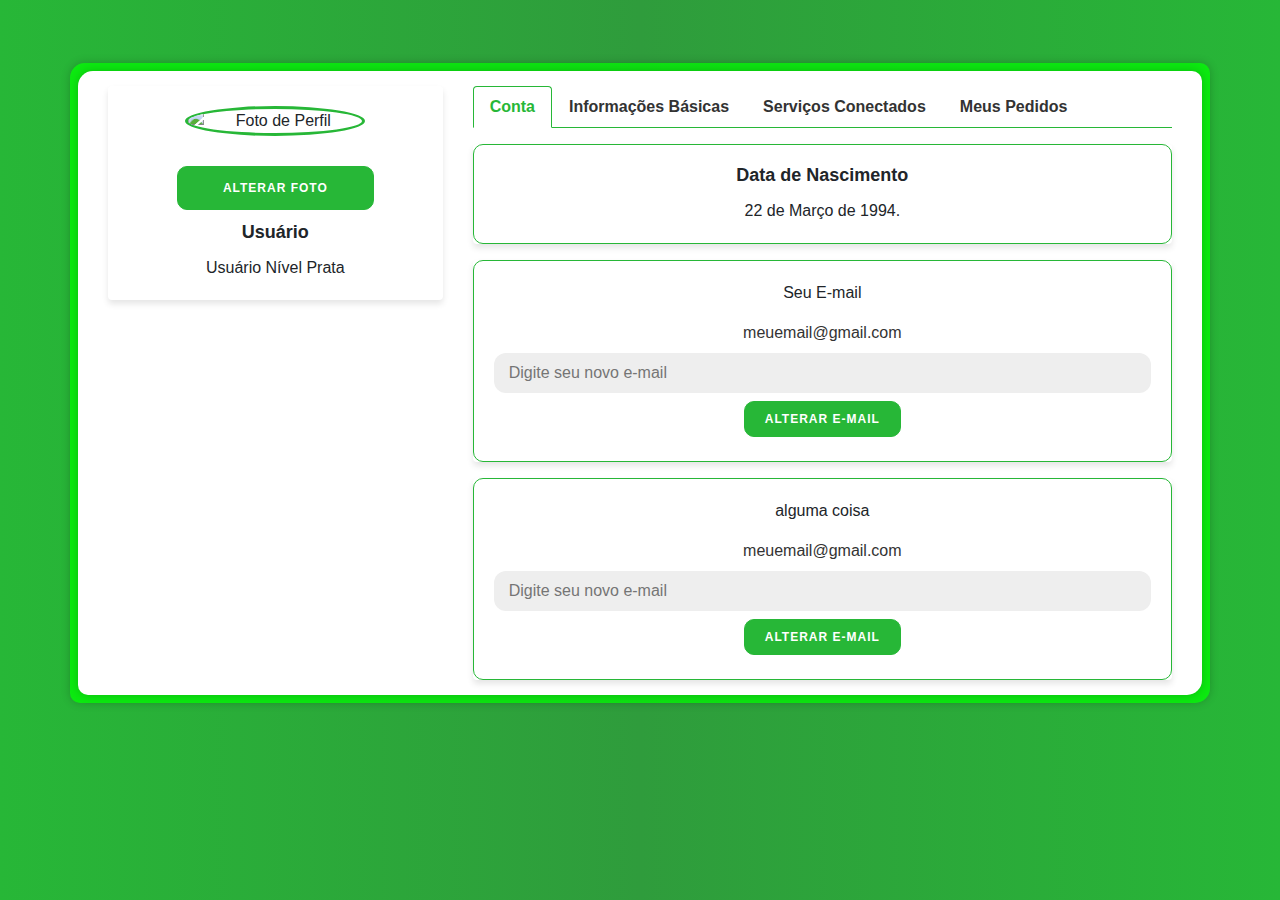
==== view/profile/index.html @ 22061069 "profile-v1" ====
<!DOCTYPE html>
<html lang="pt-BR">

<head>
    <meta charset="UTF-8">
    <meta name="viewport" content="width=device-width, initial-scale=1.0">
    <link href="https://maxcdn.bootstrapcdn.com/bootstrap/4.1.1/css/bootstrap.min.css" rel="stylesheet"
        id="bootstrap-css">
    <link rel="stylesheet" href="../../public/css/profile/style.css">
    <title>Detalhes do Perfil</title>
</head>

<body>
    <div class="container mt-5">
        <div class="row">
            <div class="col-md-4">
                <div class="card">
                    <img src="http://placehold.it/180x180" class="card-img-top rounded-circle" alt="Foto de Perfil">
                    <div class="card-body text-center" id="card-botton-img">
                        <button class="btn">Alterar Foto</button>
                        <h4 class="card-title">Usuário</h4>
                        <p class="card-text">Usuário Nível Prata</p>
                    </div>
                </div>
            </div>
            <div class="col-md-8">
                <ul class="nav nav-tabs" id="myTab" role="tablist">
                    <li class="nav-item">
                        <a class="nav-link active" id="connectedServices-tab" data-toggle="tab" href="#conta" role="tab"
                            aria-controls="conta" aria-selected="false">Conta</a>
                    </li>
                    <li class="nav-item">
                        <a class="nav-link" id="basicInfo-tab" data-toggle="tab" href="#basicInfo" role="tab"
                            aria-controls="basicInfo" aria-selected="true">Informações Básicas</a>
                    </li>

                    <li class="nav-item">
                        <a class="nav-link" id="connectedServices-tab" data-toggle="tab" href="#connectedServices"
                            role="tab" aria-controls="connectedServices" aria-selected="false">Serviços Conectados</a>
                    </li>
                    <li class="nav-item">
                        <a class="nav-link" id="pedidos-tab" data-toggle="tab" href="https://meuspedidos.com"
                            role="tab" aria-controls="connectedServices" aria-selected="false">Meus Pedidos</a>
                    </li>
                </ul>
                <div class="tab-content" id="myTabContent">
                    <div class="tab-pane fade" id="basicInfo" role="tabpanel" aria-labelledby="basicInfo-tab">
                        <div class="card mt-3">
                            <div class="card-body">
                                <h5 class="card-title">Nome Completo</h5>
                                <p class="card-text">Felipe jose de melo</p>
                            </div>
                        </div>
                        <div class="card mt-3">
                            <div class="card-body">
                                <h5 class="card-title">Data de Nascimento</h5>
                                <p class="card-text">22 de Março de 1994.</p>
                            </div>
                        </div>
                        <div class="card mt-3">
                            <div class="card-body">
                                <h5 class="card-title">Algo</h5>
                                <p class="card-text">Algo</p>
                            </div>
                        </div>
                    </div>
                    <div class="tab-pane fade show active" id="conta" role="tabpanel"
                        aria-labelledby="connectedServices-tab">
                        <div class="card mt-3">
                            <div class="card-body">
                                <h5 class="card-title">Data de Nascimento</h5>
                                <p class="card-text">22 de Março de 1994.</p>
                            </div>
                        </div>
                        <div class="card mt-3">
                            <div class="card-body">
                                <p class="card-text">Seu E-mail</p>
                                <p class="card-text" id="meu-email">meuemail@gmail.com</p>
                                <form action="" method="post">
                                    <input type="text" name="#" id="#" placeholder="Digite seu novo e-mail">
                                    <button class="btn send">Alterar E-mail</button>
                                </form>
                            </div>
                        </div>
                        <div class="card mt-3">
                            <div class="card-body">
                                <p class="card-text">alguma coisa</p>
                                <p class="card-text" id="meu-email">meuemail@gmail.com</p>
                                <form action="" method="post">
                                    <input type="text" name="" id="" placeholder="Digite seu novo e-mail">
                                    <button class="btn send">Alterar E-mail</button>
                                </form>
                            </div>
                        </div>
                    </div>
                    <div class="tab-pane fade" id="connectedServices" role="tabpanel"
                        aria-labelledby="connectedServices-tab">
                        <div class="card mt-3">
                            <div class="card-body">
                                <p class="card-text">Contas do Facebook, Google, Twitter conectadas a esta conta.</p>
                            </div>
                        </div>
                    </div>
                </div>
            </div>
        </div>
    </div>
    <script src="https://code.jquery.com/jquery-3.6.0.min.js"></script>
    <script src="https://stackpath.bootstrapcdn.com/bootstrap/4.1.3/js/bootstrap.min.js"></script>
</body>

</html>
---- public/css/profile/style.css ----
/* Estilo do corpo da página */
body {
    font-family: 'Montserrat', sans-serif;
    height: 100vh;
    background: linear-gradient(to right, #27b737, #2f9c3c, #27b737) scroll 0 0 / cover;
    padding: 15px;
}

/* Estilo dos cartões */
.card {
    box-shadow: 0 4px 6px rgba(0, 0, 0, 0.1);
    border: none;
}

/* Estilo dos separadores entre as informações */
.card-body {
    border-bottom: 1px solid #e6e6e6;
}

/* Estilo das abas de navegação */
.nav-link {
    color: #333;
    font-weight: bold;
    border: none;
}

.nav-link:active {
    color: #27b737;
}

.nav-link:hover {
    color: #27b737;
}

.nav-tabs .nav-item.show .nav-link,
.nav-tabs .nav-link.active {
    color: #27b737;
    border-color: #27b737 #27b737 #fff;
}
.nav-tabs{
    border-bottom: 1px solid #27b737;
}

input {
    background: #eee;
    border: none;
    border-radius: 12px;
    padding: 8px 15px;
    margin: 8px 0;
    width: 100%;
}
input:hover {
    transform: scale(0.98);
    border: 1px solid #27b738;
}


/* Estilo da imagem de perfil */
.card-img-top {
    border: 3px solid #27b737;
    max-width: 180px;
    margin: 0 auto;
    margin-top: 20px;
}

#meu-email{
    margin: 0;
    color: #333;

}
.btn.send{
    padding: 8px 20px;
    margin-bottom: 4px;
}
.btn{
    border-radius: 10px;
    box-shadow: 0 1px 1px;
    border: 1px solid #27b737;
    background: #27b737;
    color: #fff;
    font-size: 12px;
    margin-bottom: 12px;
    font-weight: bold;
    padding: 12px 45px;
    letter-spacing: 1px;
    text-transform: uppercase;
    transition: transform 80ms ease-in;
}

.btn:hover {
    letter-spacing: 2px;
    transition: letter-spacing 0.3s ease;
    background-color: transparent;
    border: 2px solid #27b737;
    border-radius: 12px;
    color: #27b737;
}
.btn:active {
    transform: scale(.95);
}
.btn:focus {
    outline: none;
}
.middle {
    position: relative;
    overflow: hidden;
    margin-top: -30px;
    text-align: center;
}

.middle input[type="button"] {
    opacity: 0;
    position: absolute;
    top: 0;
    right: 0;
    bottom: 0;
    left: 0;
    width: 100%;
    height: 100%;
    cursor: pointer;
}

#btnDiscard {
    display: block;
    margin-top: 20px;
}

.card-title {
    font-weight: bold;
    font-size: 18px;
}

.card-text {
    font-size: 16px;
}
.card-body{
    border: 1px solid #27b737;
    border-radius: 10px;
}
#card-botton-img{
    margin-top: 10px;
    border: none;
}

.container {
    background-color: rgba(0, 255, 0, 0.7);
    /* Fundo preto com transparência */
    padding: 8px;
    border-radius: 15px 10px;
    box-shadow: 0px 0px 10px rgba(0, 0, 0, 0.2);
}

.row {
    transition: background-color 0.3s ease;
    background-color: #fff;
    /* Fundo branco */
    padding: 15px;
    border-radius: 15px 10px;
    box-shadow: 0px 0px 10px rgba(0, 0, 0, 0.2);
    text-align: center;
    margin: 0;
}

.col-md-4 {
    height: 100%;
}

@media (max-width: 768px) {
    .card {
        margin-top: 20px;
    }

    .card-img-top {
        margin-top: 0;
    }
}
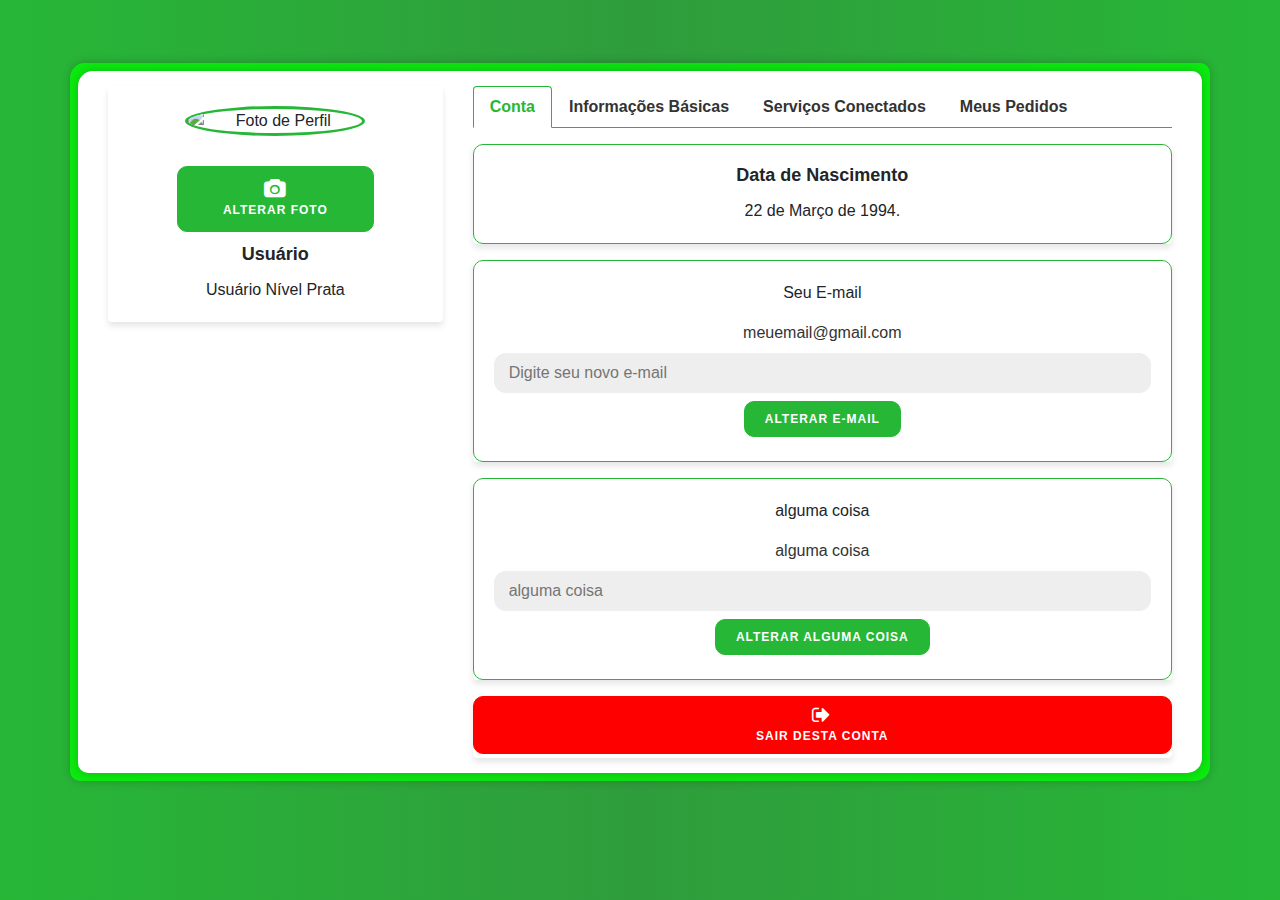
==== commit 00fe44d4: "profile-v2" ====
--- a/view/profile/index.html
+++ b/view/profile/index.html
@@ -4,8 +4,10 @@
 <head>
     <meta charset="UTF-8">
     <meta name="viewport" content="width=device-width, initial-scale=1.0">
+    <link rel="stylesheet" href="https://cdnjs.cloudflare.com/ajax/libs/font-awesome/4.7.0/css/font-awesome.min.css">
     <link href="https://maxcdn.bootstrapcdn.com/bootstrap/4.1.1/css/bootstrap.min.css" rel="stylesheet"
         id="bootstrap-css">
+
     <link rel="stylesheet" href="../../public/css/profile/style.css">
     <title>Detalhes do Perfil</title>
 </head>
@@ -14,12 +16,15 @@
     <div class="container mt-5">
         <div class="row">
             <div class="col-md-4">
+
                 <div class="card">
                     <img src="http://placehold.it/180x180" class="card-img-top rounded-circle" alt="Foto de Perfil">
                     <div class="card-body text-center" id="card-botton-img">
-                        <button class="btn">Alterar Foto</button>
+                        <button class="btn"><i class="fa fa-camera" style="font-size:20px;"></i><br>
+                            Alterar Foto</button>
                         <h4 class="card-title">Usuário</h4>
                         <p class="card-text">Usuário Nível Prata</p>
+
                     </div>
                 </div>
             </div>
@@ -39,8 +44,8 @@
                             role="tab" aria-controls="connectedServices" aria-selected="false">Serviços Conectados</a>
                     </li>
                     <li class="nav-item">
-                        <a class="nav-link" id="pedidos-tab" data-toggle="tab" href="https://meuspedidos.com"
-                            role="tab" aria-controls="connectedServices" aria-selected="false">Meus Pedidos</a>
+                        <a class="nav-link" id="pedidos-tab" data-toggle="tab" href="https://meuspedidos.com" role="tab"
+                            aria-controls="connectedServices" aria-selected="false">Meus Pedidos</a>
                     </li>
                 </ul>
                 <div class="tab-content" id="myTabContent">
@@ -66,6 +71,7 @@
                     </div>
                     <div class="tab-pane fade show active" id="conta" role="tabpanel"
                         aria-labelledby="connectedServices-tab">
+
                         <div class="card mt-3">
                             <div class="card-body">
                                 <h5 class="card-title">Data de Nascimento</h5>
@@ -76,7 +82,7 @@
                             <div class="card-body">
                                 <p class="card-text">Seu E-mail</p>
                                 <p class="card-text" id="meu-email">meuemail@gmail.com</p>
-                                <form action="" method="post">
+                                <form action="#" method="post">
                                     <input type="text" name="#" id="#" placeholder="Digite seu novo e-mail">
                                     <button class="btn send">Alterar E-mail</button>
                                 </form>
@@ -85,12 +91,16 @@
                         <div class="card mt-3">
                             <div class="card-body">
                                 <p class="card-text">alguma coisa</p>
-                                <p class="card-text" id="meu-email">meuemail@gmail.com</p>
-                                <form action="" method="post">
-                                    <input type="text" name="" id="" placeholder="Digite seu novo e-mail">
-                                    <button class="btn send">Alterar E-mail</button>
+                                <p class="card-text" id="meu-email">alguma coisa</p>
+                                <form action="#" method="post">
+                                    <input type="text" name="" id="" placeholder="alguma coisa">
+                                    <button class="btn send">Alterar alguma coisa</button>
                                 </form>
                             </div>
+                        </div>
+                        <div class="card mt-3">
+                            <button class="btn logout"><i class="fa fa-sign-out" style="font-size:20px"></i>
+                                <br>Sair desta conta</button>
                         </div>
                     </div>
                     <div class="tab-pane fade" id="connectedServices" role="tabpanel"
--- a/public/css/profile/style.css
+++ b/public/css/profile/style.css
@@ -71,6 +71,20 @@
 .btn.send{
     padding: 8px 20px;
     margin-bottom: 4px;
+}
+.btn.logout{
+    padding: 8px 20px;
+    margin-bottom: 4px;
+    border: 1px solid #ff0000;
+    background: #ff0000;
+}
+.btn.logout:hover {
+    letter-spacing: 2px;
+    transition: letter-spacing 0.3s ease;
+    background-color: transparent;
+    border: 2px solid #ff0000;
+    border-radius: 12px;
+    color: #ff0000;
 }
 .btn{
     border-radius: 10px;
@@ -160,6 +174,9 @@
     text-align: center;
     margin: 0;
 }
+.card.logout{
+    margin-top: 10px;
+}
 
 .col-md-4 {
     height: 100%;
@@ -169,7 +186,11 @@
     .card {
         margin-top: 20px;
     }
-
+    .nav-tabs .nav-item.show .nav-link,
+    .nav-tabs .nav-link.active {
+        color: #27b737;
+        border-color: #27b737 #27b737 #27b737;
+    }
     .card-img-top {
         margin-top: 0;
     }
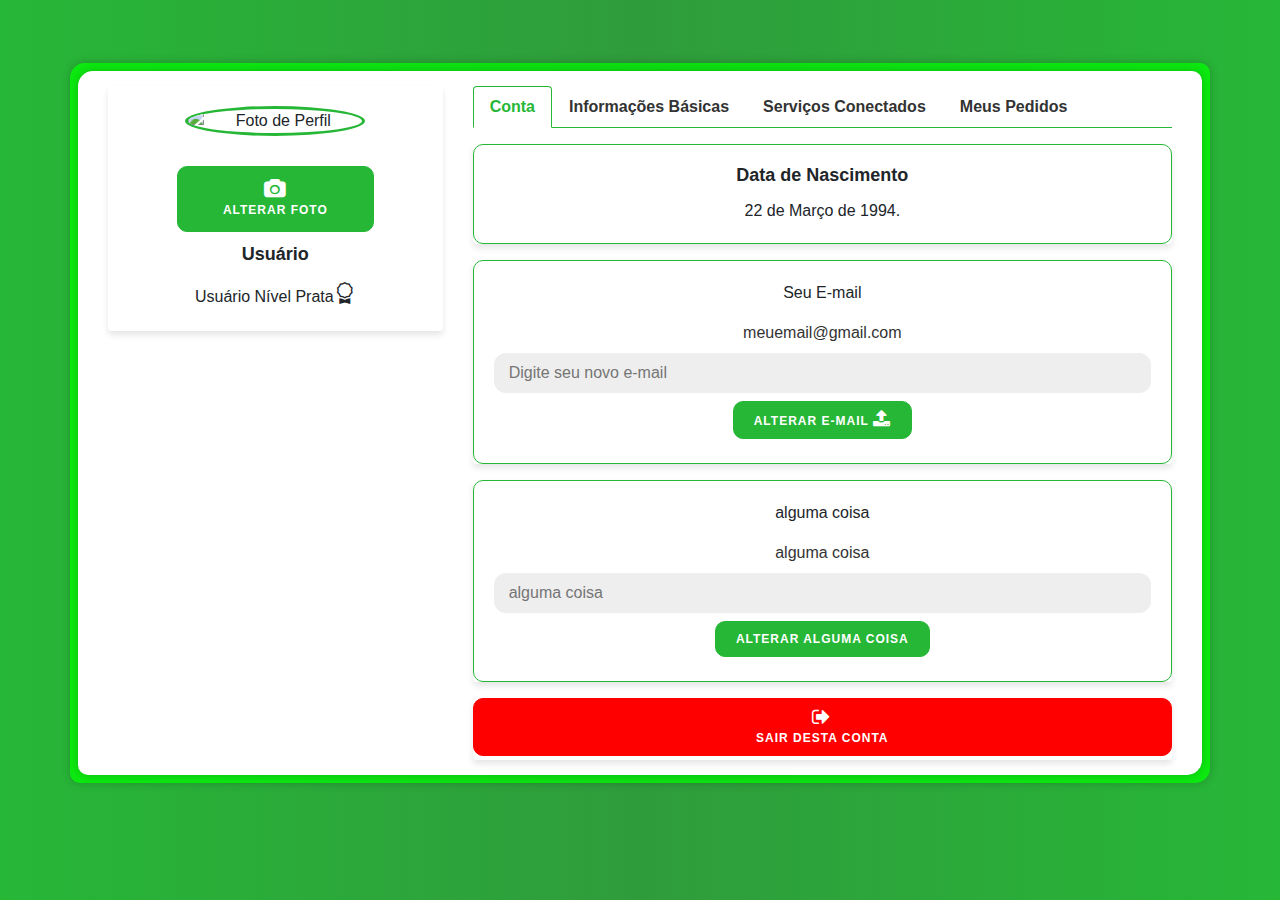
==== commit 04da12ea: "v2-correcaobugs" ====
--- a/view/profile/index.html
+++ b/view/profile/index.html
@@ -18,12 +18,13 @@
             <div class="col-md-4">
 
                 <div class="card">
-                    <img src="http://placehold.it/180x180" class="card-img-top rounded-circle" alt="Foto de Perfil">
+                    <img src="https://placehold.co/480x480/27b737/ffffff?font=source-sans-pro&text=Imagem de\nPerfil" class="card-img-top rounded-circle" alt="Foto de Perfil">
                     <div class="card-body text-center" id="card-botton-img">
                         <button class="btn"><i class="fa fa-camera" style="font-size:20px;"></i><br>
                             Alterar Foto</button>
                         <h4 class="card-title">Usuário</h4>
-                        <p class="card-text">Usuário Nível Prata</p>
+
+                        <p class="card-text">Usuário Nível Prata<i class="bi bi-award" style="font-size: 22px;"></i></p>
 
                     </div>
                 </div>
@@ -84,7 +85,7 @@
                                 <p class="card-text" id="meu-email">meuemail@gmail.com</p>
                                 <form action="#" method="post">
                                     <input type="text" name="#" id="#" placeholder="Digite seu novo e-mail">
-                                    <button class="btn send">Alterar E-mail</button>
+                                    <button class="btn send">Alterar E-mail <i class="fa fa-upload" style="font-size:18px" ></i></button>
                                 </form>
                             </div>
                         </div>
--- a/public/css/profile/style.css
+++ b/public/css/profile/style.css
@@ -1,4 +1,4 @@
-/* Estilo do corpo da página */
+@import url("https://cdn.jsdelivr.net/npm/bootstrap-icons@1.11.1/font/bootstrap-icons.css");
 body {
     font-family: 'Montserrat', sans-serif;
     height: 100vh;
